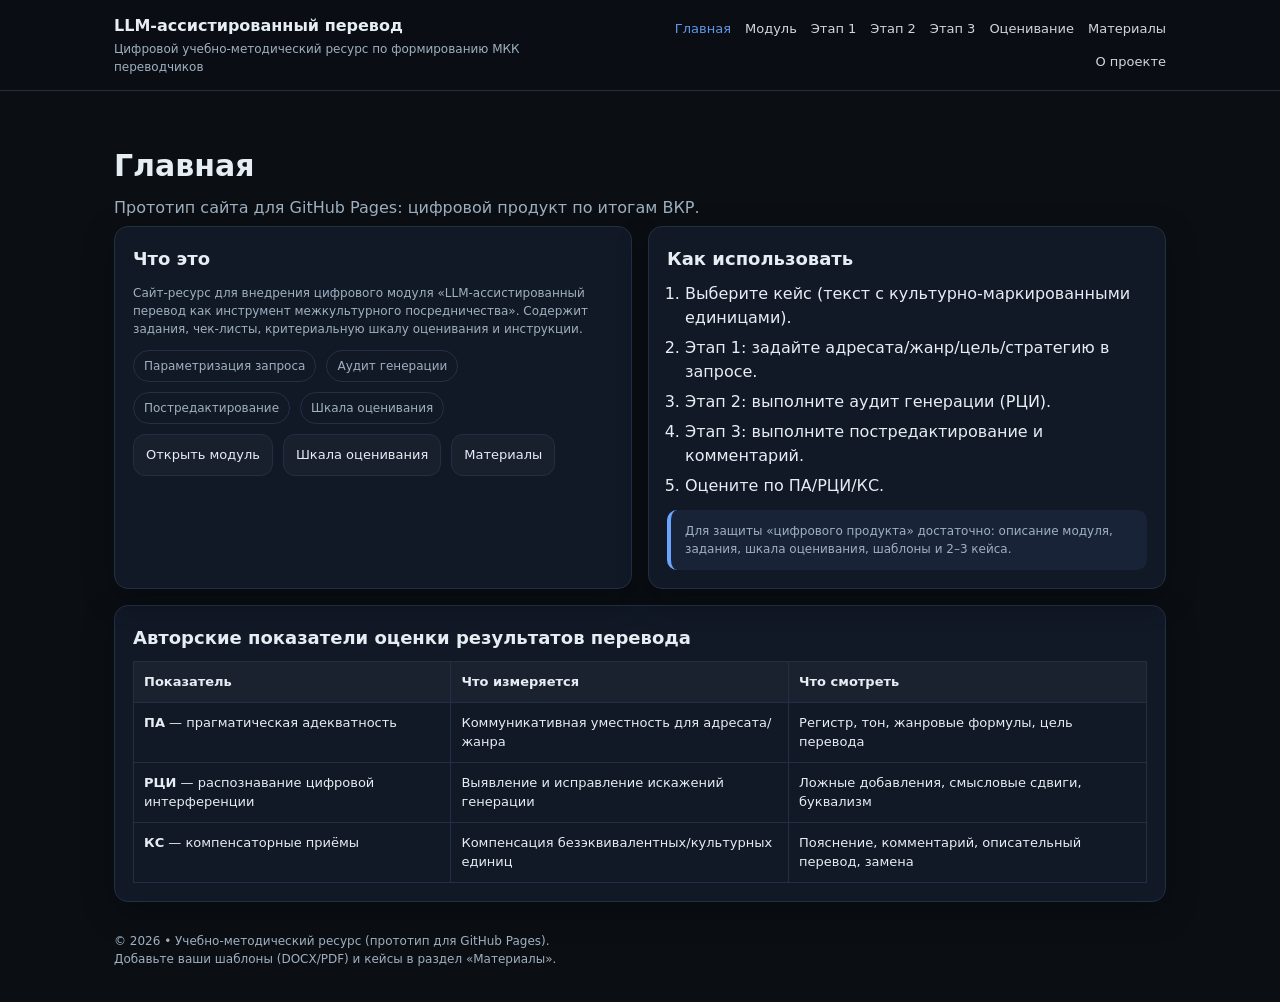
==== index.html @ 214b927d "Add files via upload" ====
<!doctype html>
<html lang="ru">
<head>
  <meta charset="utf-8" />
  <meta name="viewport" content="width=device-width, initial-scale=1" />
  <title>Главная</title>
  <link rel="stylesheet" href="assets/styles.css" />
</head>
<body>
  <div class="nav">
    <div class="container">
      <div class="brand">
        <div class="title">LLM‑ассистированный перевод</div>
        <div class="sub">Цифровой учебно‑методический ресурс по формированию МКК переводчиков</div>
      </div>
      <div class="navlinks">
        <a href="index.html">Главная</a>
        <a href="module.html">Модуль</a>
        <a href="stage1.html">Этап 1</a>
        <a href="stage2.html">Этап 2</a>
        <a href="stage3.html">Этап 3</a>
        <a href="assessment.html">Оценивание</a>
        <a href="downloads.html">Материалы</a>
        <a href="about.html">О проекте</a>
      </div>
    </div>
  </div>

  <div class="container">
    <div class="hero">
      <h1>Главная</h1>
      <p>Прототип сайта для GitHub Pages: цифровой продукт по итогам ВКР.</p>
    </div>

    
<div class="grid two">
  <div class="card">
    <h2>Что это</h2>
    <p class="small">
      Сайт‑ресурс для внедрения цифрового модуля «LLM‑ассистированный перевод как инструмент межкультурного посредничества».
      Содержит задания, чек‑листы, критериальную шкалу оценивания и инструкции.
    </p>
    <div class="badges">
      <span class="badge">Параметризация запроса</span>
      <span class="badge">Аудит генерации</span>
      <span class="badge">Постредактирование</span>
      <span class="badge">Шкала оценивания</span>
    </div>
    <div class="btnrow">
      <a class="btn" href="module.html">Открыть модуль</a>
      <a class="btn" href="assessment.html">Шкала оценивания</a>
      <a class="btn" href="downloads.html">Материалы</a>
    </div>
  </div>

  <div class="card">
    <h2>Как использовать</h2>
    <ol class="list">
      <li>Выберите кейс (текст с культурно‑маркированными единицами).</li>
      <li>Этап 1: задайте адресата/жанр/цель/стратегию в запросе.</li>
      <li>Этап 2: выполните аудит генерации (РЦИ).</li>
      <li>Этап 3: выполните постредактирование и комментарий.</li>
      <li>Оцените по ПА/РЦИ/КС.</li>
    </ol>
    <div class="callout small">
      Для защиты «цифрового продукта» достаточно: описание модуля, задания, шкала оценивания,
      шаблоны и 2–3 кейса.
    </div>
  </div>
</div>

<div class="card" style="margin-top:16px">
  <h2>Авторские показатели оценки результатов перевода</h2>
  <table class="table">
    <thead>
      <tr>
        <th>Показатель</th>
        <th>Что измеряется</th>
        <th>Что смотреть</th>
      </tr>
    </thead>
    <tbody>
      <tr>
        <td><b>ПА</b> — прагматическая адекватность</td>
        <td>Коммуникативная уместность для адресата/жанра</td>
        <td>Регистр, тон, жанровые формулы, цель перевода</td>
      </tr>
      <tr>
        <td><b>РЦИ</b> — распознавание цифровой интерференции</td>
        <td>Выявление и исправление искажений генерации</td>
        <td>Ложные добавления, смысловые сдвиги, буквализм</td>
      </tr>
      <tr>
        <td><b>КС</b> — компенсаторные приёмы</td>
        <td>Компенсация безэквивалентных/культурных единиц</td>
        <td>Пояснение, комментарий, описательный перевод, замена</td>
      </tr>
    </tbody>
  </table>
</div>


    <div class="footer">
      © 2026 • Учебно‑методический ресурс (прототип для GitHub Pages).
      <br/>Добавьте ваши шаблоны (DOCX/PDF) и кейсы в раздел «Материалы».
    </div>
  </div>

  <script src="assets/script.js"></script>
</body>
</html>
---- assets/styles.css ----
:root{
  --bg:#0b0f14;
  --card:#111826;
  --text:#e6edf3;
  --muted:#9fb0c0;
  --accent:#6aa6ff;
  --border:#223047;
  --shadow: 0 10px 30px rgba(0,0,0,.35);
}
*{box-sizing:border-box}
html,body{margin:0;padding:0;font-family:system-ui,-apple-system,Segoe UI,Roboto,Ubuntu,Cantarell,Noto Sans,Arial,sans-serif;background:var(--bg);color:var(--text);line-height:1.5}
a{color:var(--accent);text-decoration:none}
a:hover{text-decoration:underline}
.container{max-width:1100px;margin:0 auto;padding:24px}
.nav{
  position:sticky;top:0;z-index:10;
  backdrop-filter: blur(10px);
  background: rgba(11,15,20,.75);
  border-bottom:1px solid var(--border);
}
.nav .container{display:flex;gap:16px;align-items:center;justify-content:space-between;padding:14px 24px}
.brand{display:flex;flex-direction:column;gap:2px}
.brand .title{font-weight:700}
.brand .sub{font-size:12px;color:var(--muted)}
.navlinks{display:flex;gap:14px;flex-wrap:wrap;justify-content:flex-end}
.navlinks a{font-size:13px;color:var(--text);opacity:.9}
.navlinks a.active{color:var(--accent)}
.hero{padding:28px 0 6px}
.hero h1{margin:0 0 8px;font-size:30px}
.hero p{margin:0;color:var(--muted);max-width:900px}
.grid{display:grid;gap:16px}
.grid.two{grid-template-columns:repeat(2, minmax(0,1fr))}
@media (max-width: 900px){.grid.two{grid-template-columns:1fr}}
.card{
  background:var(--card);border:1px solid var(--border);border-radius:14px;
  padding:18px;box-shadow:var(--shadow)
}
.card h2{margin:0 0 10px;font-size:18px}
.card h3{margin:14px 0 8px;font-size:15px}
.small{font-size:12px;color:var(--muted)}
.badges{display:flex;gap:10px;flex-wrap:wrap;margin-top:10px}
.badge{font-size:12px;border:1px solid var(--border);padding:6px 10px;border-radius:999px;color:var(--muted)}
.table{width:100%;border-collapse:collapse;margin-top:10px}
.table th,.table td{border:1px solid var(--border);padding:10px;vertical-align:top}
.table th{background:rgba(255,255,255,.04);text-align:left;font-size:13px}
.table td{font-size:13px}
.callout{
  border-left:4px solid var(--accent);
  padding:12px 14px;background:rgba(106,166,255,.08);
  border-radius:10px;margin-top:12px
}
.list{margin:0;padding-left:18px;color:var(--text)}
.list li{margin:6px 0}
.footer{margin:30px 0 10px;color:var(--muted);font-size:12px}
.btnrow{display:flex;gap:10px;flex-wrap:wrap;margin-top:10px}
.btn{
  display:inline-flex;align-items:center;gap:8px;
  padding:10px 12px;border-radius:12px;border:1px solid var(--border);
  background:rgba(255,255,255,.03);color:var(--text);font-size:13px
}
.btn:hover{background:rgba(255,255,255,.06);text-decoration:none}
.code{font-family: ui-monospace, SFMono-Regular, Menlo, Monaco, Consolas, "Liberation Mono", "Courier New", monospace;
      font-size:12px;background:rgba(255,255,255,.04);border:1px solid var(--border);border-radius:10px;padding:10px;overflow:auto}
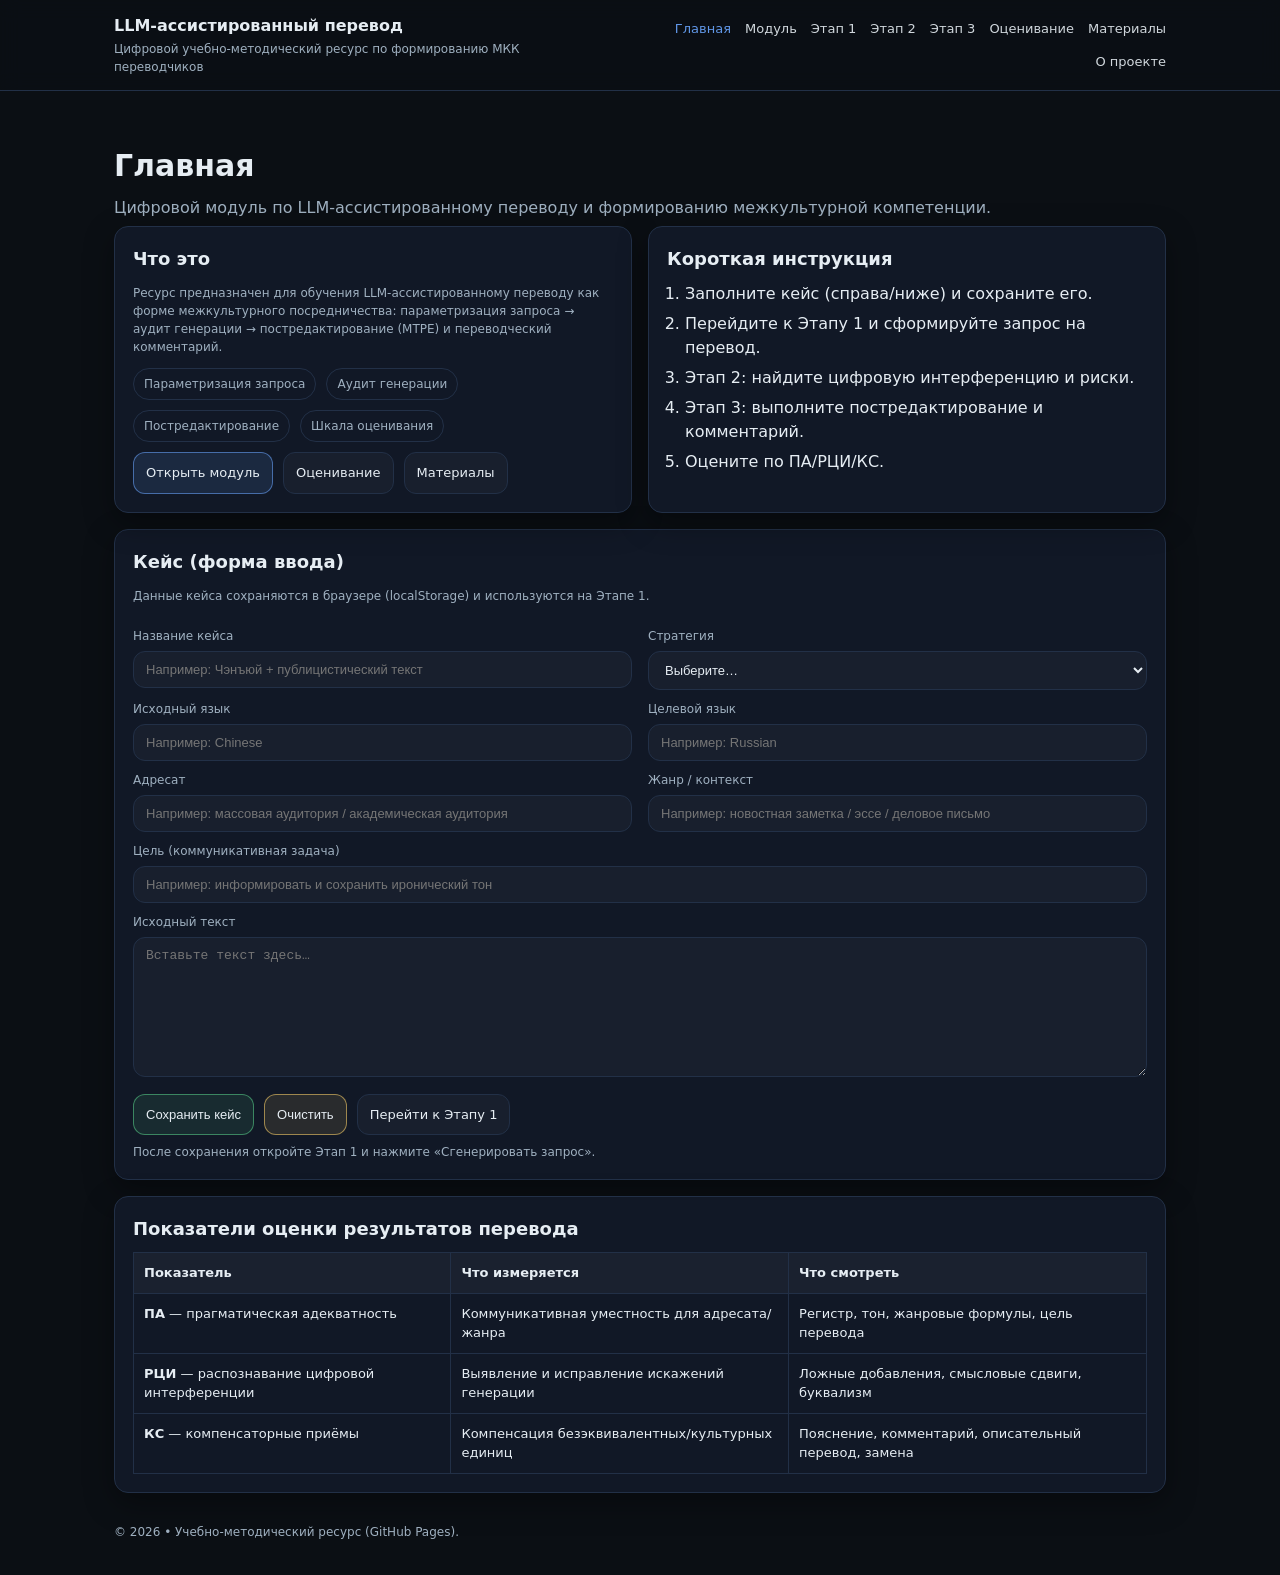
==== commit 0df08ece: "Add files via upload" ====
--- a/index.html
+++ b/index.html
@@ -10,8 +10,8 @@
   <div class="nav">
     <div class="container">
       <div class="brand">
-        <div class="title">LLM‑ассистированный перевод</div>
-        <div class="sub">Цифровой учебно‑методический ресурс по формированию МКК переводчиков</div>
+        <div class="title">LLM-ассистированный перевод</div>
+        <div class="sub">Цифровой учебно-методический ресурс по формированию МКК переводчиков</div>
       </div>
       <div class="navlinks">
         <a href="index.html">Главная</a>
@@ -29,7 +29,7 @@
   <div class="container">
     <div class="hero">
       <h1>Главная</h1>
-      <p>Прототип сайта для GitHub Pages: цифровой продукт по итогам ВКР.</p>
+      <p>Цифровой модуль по LLM-ассистированному переводу и формированию межкультурной компетенции.</p>
     </div>
 
     
@@ -37,8 +37,8 @@
   <div class="card">
     <h2>Что это</h2>
     <p class="small">
-      Сайт‑ресурс для внедрения цифрового модуля «LLM‑ассистированный перевод как инструмент межкультурного посредничества».
-      Содержит задания, чек‑листы, критериальную шкалу оценивания и инструкции.
+      Ресурс предназначен для обучения LLM-ассистированному переводу как форме межкультурного посредничества:
+      параметризация запроса → аудит генерации → постредактирование (MTPE) и переводческий комментарий.
     </p>
     <div class="badges">
       <span class="badge">Параметризация запроса</span>
@@ -47,37 +47,88 @@
       <span class="badge">Шкала оценивания</span>
     </div>
     <div class="btnrow">
-      <a class="btn" href="module.html">Открыть модуль</a>
-      <a class="btn" href="assessment.html">Шкала оценивания</a>
+      <a class="btn primary" href="module.html">Открыть модуль</a>
+      <a class="btn" href="assessment.html">Оценивание</a>
       <a class="btn" href="downloads.html">Материалы</a>
     </div>
   </div>
 
   <div class="card">
-    <h2>Как использовать</h2>
+    <h2>Короткая инструкция</h2>
     <ol class="list">
-      <li>Выберите кейс (текст с культурно‑маркированными единицами).</li>
-      <li>Этап 1: задайте адресата/жанр/цель/стратегию в запросе.</li>
-      <li>Этап 2: выполните аудит генерации (РЦИ).</li>
+      <li>Заполните кейс (справа/ниже) и сохраните его.</li>
+      <li>Перейдите к Этапу 1 и сформируйте запрос на перевод.</li>
+      <li>Этап 2: найдите цифровую интерференцию и риски.</li>
       <li>Этап 3: выполните постредактирование и комментарий.</li>
       <li>Оцените по ПА/РЦИ/КС.</li>
     </ol>
-    <div class="callout small">
-      Для защиты «цифрового продукта» достаточно: описание модуля, задания, шкала оценивания,
-      шаблоны и 2–3 кейса.
-    </div>
   </div>
 </div>
 
 <div class="card" style="margin-top:16px">
-  <h2>Авторские показатели оценки результатов перевода</h2>
+  <h2>Кейс (форма ввода)</h2>
+  <p class="small">Данные кейса сохраняются в браузере (localStorage) и используются на Этапе 1.</p>
+
+  <div id="case-form">
+    <div class="grid two">
+      <div>
+        <label for="caseTitle">Название кейса</label>
+        <input class="input" id="caseTitle" placeholder="Например: Чэнъюй + публицистический текст" />
+      </div>
+      <div>
+        <label for="strategy">Стратегия</label>
+        <select id="strategy">
+          <option value="">Выберите…</option>
+          <option>Доместикация</option>
+          <option>Форенизация</option>
+          <option>Перевод + комментарий</option>
+        </select>
+      </div>
+    </div>
+
+    <div class="grid two">
+      <div>
+        <label for="sourceLang">Исходный язык</label>
+        <input class="input" id="sourceLang" placeholder="Например: Chinese" />
+      </div>
+      <div>
+        <label for="targetLang">Целевой язык</label>
+        <input class="input" id="targetLang" placeholder="Например: Russian" />
+      </div>
+    </div>
+
+    <div class="grid two">
+      <div>
+        <label for="audience">Адресат</label>
+        <input class="input" id="audience" placeholder="Например: массовая аудитория / академическая аудитория" />
+      </div>
+      <div>
+        <label for="genre">Жанр / контекст</label>
+        <input class="input" id="genre" placeholder="Например: новостная заметка / эссе / деловое письмо" />
+      </div>
+    </div>
+
+    <label for="purpose">Цель (коммуникативная задача)</label>
+    <input class="input" id="purpose" placeholder="Например: информировать и сохранить иронический тон" />
+
+    <label for="sourceText">Исходный текст</label>
+    <textarea id="sourceText" placeholder="Вставьте текст здесь…"></textarea>
+
+    <div class="btnrow">
+      <button class="btn ok" id="save-case" type="button">Сохранить кейс</button>
+      <button class="btn warn" id="clear-case" type="button">Очистить</button>
+      <a class="btn" href="stage1.html">Перейти к Этапу 1</a>
+    </div>
+
+    <div id="case-status" class="note">После сохранения откройте Этап 1 и нажмите «Сгенерировать запрос».</div>
+  </div>
+</div>
+
+<div class="card" style="margin-top:16px">
+  <h2>Показатели оценки результатов перевода</h2>
   <table class="table">
     <thead>
-      <tr>
-        <th>Показатель</th>
-        <th>Что измеряется</th>
-        <th>Что смотреть</th>
-      </tr>
+      <tr><th>Показатель</th><th>Что измеряется</th><th>Что смотреть</th></tr>
     </thead>
     <tbody>
       <tr>
@@ -101,8 +152,7 @@
 
 
     <div class="footer">
-      © 2026 • Учебно‑методический ресурс (прототип для GitHub Pages).
-      <br/>Добавьте ваши шаблоны (DOCX/PDF) и кейсы в раздел «Материалы».
+      © 2026 • Учебно-методический ресурс (GitHub Pages).
     </div>
   </div>
 
--- a/assets/styles.css
+++ b/assets/styles.css
@@ -6,6 +6,8 @@
   --accent:#6aa6ff;
   --border:#223047;
   --shadow: 0 10px 30px rgba(0,0,0,.35);
+  --good:#59d18a;
+  --warn:#ffd36a;
 }
 *{box-sizing:border-box}
 html,body{margin:0;padding:0;font-family:system-ui,-apple-system,Segoe UI,Roboto,Ubuntu,Cantarell,Noto Sans,Arial,sans-serif;background:var(--bg);color:var(--text);line-height:1.5}
@@ -44,11 +46,6 @@
 .table th,.table td{border:1px solid var(--border);padding:10px;vertical-align:top}
 .table th{background:rgba(255,255,255,.04);text-align:left;font-size:13px}
 .table td{font-size:13px}
-.callout{
-  border-left:4px solid var(--accent);
-  padding:12px 14px;background:rgba(106,166,255,.08);
-  border-radius:10px;margin-top:12px
-}
 .list{margin:0;padding-left:18px;color:var(--text)}
 .list li{margin:6px 0}
 .footer{margin:30px 0 10px;color:var(--muted);font-size:12px}
@@ -56,8 +53,28 @@
 .btn{
   display:inline-flex;align-items:center;gap:8px;
   padding:10px 12px;border-radius:12px;border:1px solid var(--border);
-  background:rgba(255,255,255,.03);color:var(--text);font-size:13px
+  background:rgba(255,255,255,.03);color:var(--text);font-size:13px;cursor:pointer
 }
 .btn:hover{background:rgba(255,255,255,.06);text-decoration:none}
-.code{font-family: ui-monospace, SFMono-Regular, Menlo, Monaco, Consolas, "Liberation Mono", "Courier New", monospace;
-      font-size:12px;background:rgba(255,255,255,.04);border:1px solid var(--border);border-radius:10px;padding:10px;overflow:auto}
+.btn.primary{border-color:rgba(106,166,255,.55);background:rgba(106,166,255,.12)}
+.btn.ok{border-color:rgba(89,209,138,.55);background:rgba(89,209,138,.10)}
+.btn.warn{border-color:rgba(255,211,106,.55);background:rgba(255,211,106,.10)}
+hr{border:0;border-top:1px solid var(--border);margin:16px 0}
+.code{
+  font-family: ui-monospace, SFMono-Regular, Menlo, Monaco, Consolas, "Liberation Mono", "Courier New", monospace;
+  font-size:12px;background:rgba(255,255,255,.04);border:1px solid var(--border);
+  border-radius:10px;padding:12px;overflow:auto;white-space:pre-wrap
+}
+.input, textarea, select{
+  width:100%;
+  background:rgba(255,255,255,.03);
+  border:1px solid var(--border);
+  color:var(--text);
+  padding:10px 12px;
+  border-radius:12px;
+  font-size:13px;
+}
+textarea{min-height:140px;resize:vertical}
+label{display:block;font-size:12px;color:var(--muted);margin:10px 0 6px}
+.note{font-size:12px;color:var(--muted);margin-top:8px}
+.success{color:var(--good);font-size:12px;margin-top:8px}
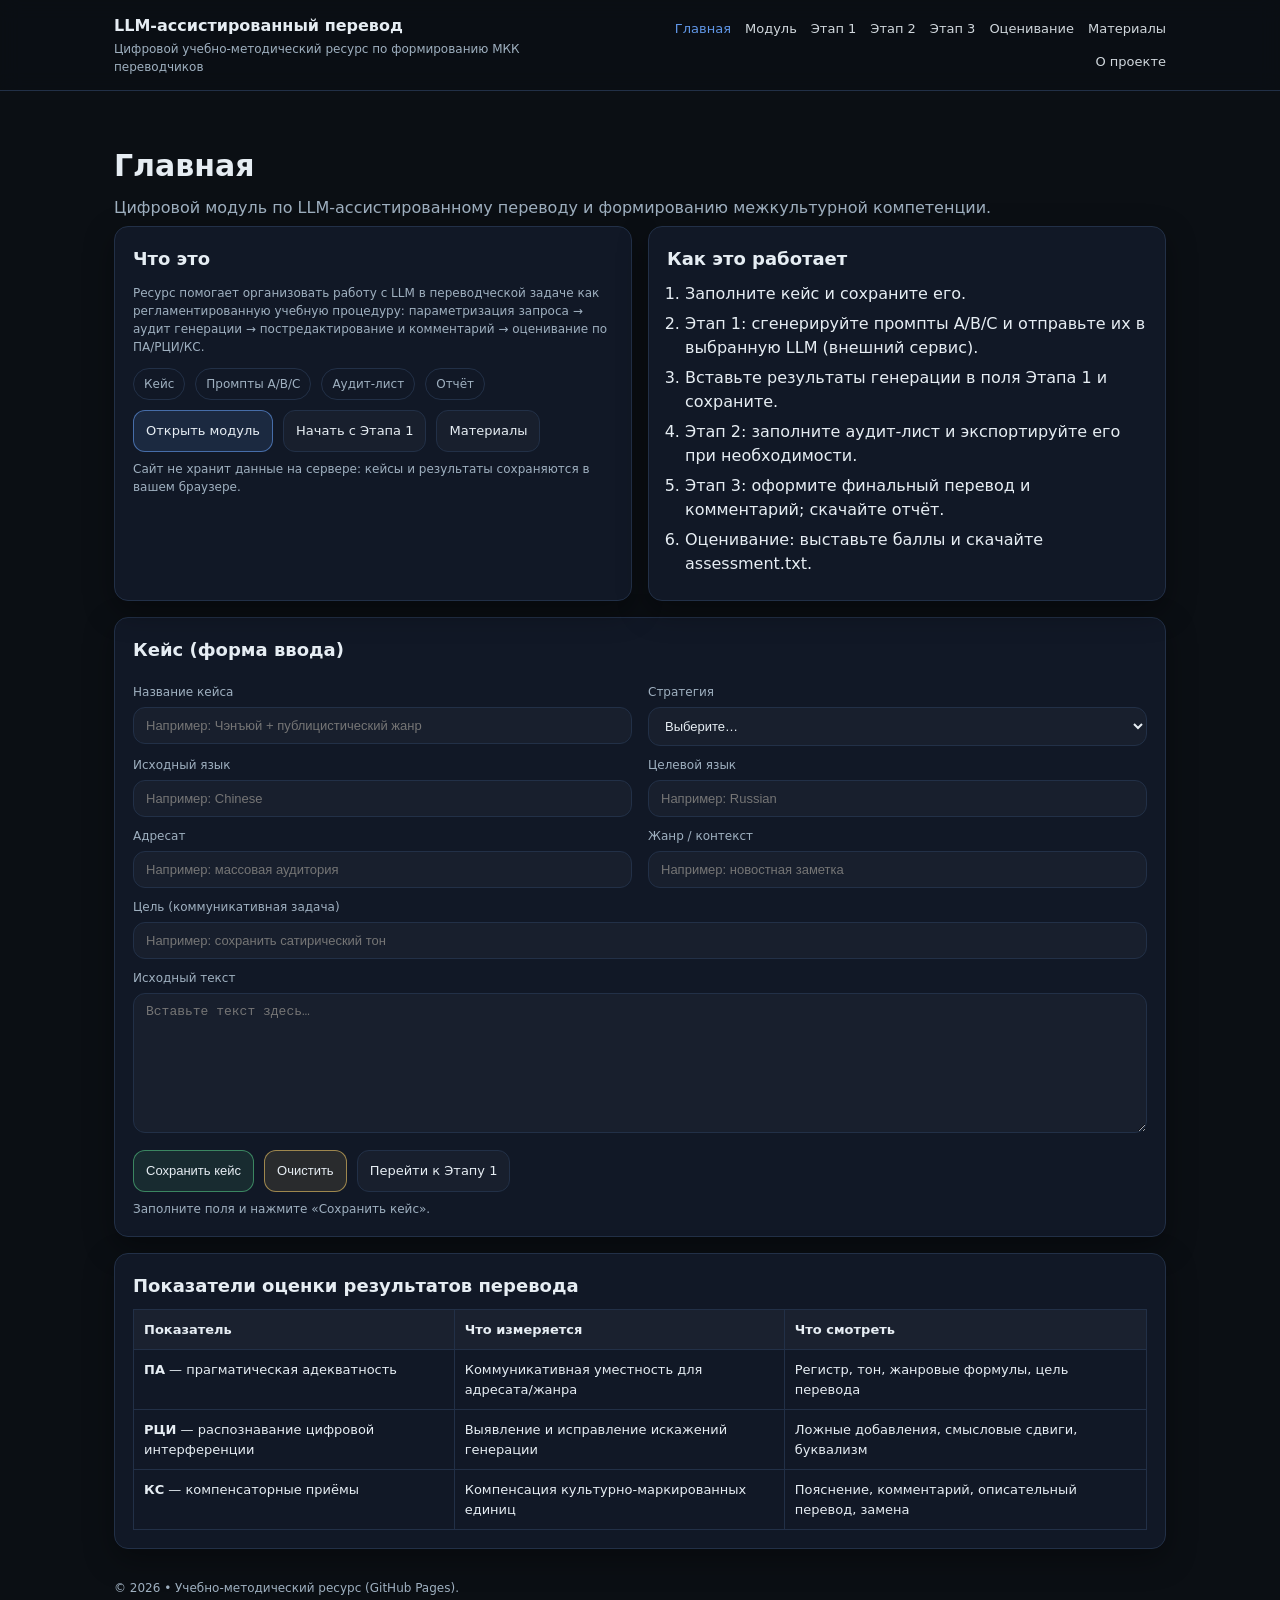
==== commit b4db362c: "Add files via upload" ====
--- a/index.html
+++ b/index.html
@@ -37,43 +37,43 @@
   <div class="card">
     <h2>Что это</h2>
     <p class="small">
-      Ресурс предназначен для обучения LLM-ассистированному переводу как форме межкультурного посредничества:
-      параметризация запроса → аудит генерации → постредактирование (MTPE) и переводческий комментарий.
+      Ресурс помогает организовать работу с LLM в переводческой задаче как регламентированную учебную процедуру:
+      параметризация запроса → аудит генерации → постредактирование и комментарий → оценивание по ПА/РЦИ/КС.
     </p>
     <div class="badges">
-      <span class="badge">Параметризация запроса</span>
-      <span class="badge">Аудит генерации</span>
-      <span class="badge">Постредактирование</span>
-      <span class="badge">Шкала оценивания</span>
+      <span class="badge">Кейс</span>
+      <span class="badge">Промпты A/B/C</span>
+      <span class="badge">Аудит-лист</span>
+      <span class="badge">Отчёт</span>
     </div>
     <div class="btnrow">
       <a class="btn primary" href="module.html">Открыть модуль</a>
-      <a class="btn" href="assessment.html">Оценивание</a>
+      <a class="btn" href="stage1.html">Начать с Этапа 1</a>
       <a class="btn" href="downloads.html">Материалы</a>
     </div>
+    <div class="note">Сайт не хранит данные на сервере: кейсы и результаты сохраняются в вашем браузере.</div>
   </div>
 
   <div class="card">
-    <h2>Короткая инструкция</h2>
+    <h2>Как это работает</h2>
     <ol class="list">
-      <li>Заполните кейс (справа/ниже) и сохраните его.</li>
-      <li>Перейдите к Этапу 1 и сформируйте запрос на перевод.</li>
-      <li>Этап 2: найдите цифровую интерференцию и риски.</li>
-      <li>Этап 3: выполните постредактирование и комментарий.</li>
-      <li>Оцените по ПА/РЦИ/КС.</li>
+      <li>Заполните кейс и сохраните его.</li>
+      <li>Этап 1: сгенерируйте промпты A/B/C и отправьте их в выбранную LLM (внешний сервис).</li>
+      <li>Вставьте результаты генерации в поля Этапа 1 и сохраните.</li>
+      <li>Этап 2: заполните аудит-лист и экспортируйте его при необходимости.</li>
+      <li>Этап 3: оформите финальный перевод и комментарий; скачайте отчёт.</li>
+      <li>Оценивание: выставьте баллы и скачайте assessment.txt.</li>
     </ol>
   </div>
 </div>
 
 <div class="card" style="margin-top:16px">
   <h2>Кейс (форма ввода)</h2>
-  <p class="small">Данные кейса сохраняются в браузере (localStorage) и используются на Этапе 1.</p>
-
   <div id="case-form">
     <div class="grid two">
       <div>
         <label for="caseTitle">Название кейса</label>
-        <input class="input" id="caseTitle" placeholder="Например: Чэнъюй + публицистический текст" />
+        <input class="input" id="caseTitle" placeholder="Например: Чэнъюй + публицистический жанр" />
       </div>
       <div>
         <label for="strategy">Стратегия</label>
@@ -100,16 +100,16 @@
     <div class="grid two">
       <div>
         <label for="audience">Адресат</label>
-        <input class="input" id="audience" placeholder="Например: массовая аудитория / академическая аудитория" />
+        <input class="input" id="audience" placeholder="Например: массовая аудитория" />
       </div>
       <div>
         <label for="genre">Жанр / контекст</label>
-        <input class="input" id="genre" placeholder="Например: новостная заметка / эссе / деловое письмо" />
+        <input class="input" id="genre" placeholder="Например: новостная заметка" />
       </div>
     </div>
 
     <label for="purpose">Цель (коммуникативная задача)</label>
-    <input class="input" id="purpose" placeholder="Например: информировать и сохранить иронический тон" />
+    <input class="input" id="purpose" placeholder="Например: сохранить сатирический тон" />
 
     <label for="sourceText">Исходный текст</label>
     <textarea id="sourceText" placeholder="Вставьте текст здесь…"></textarea>
@@ -120,40 +120,24 @@
       <a class="btn" href="stage1.html">Перейти к Этапу 1</a>
     </div>
 
-    <div id="case-status" class="note">После сохранения откройте Этап 1 и нажмите «Сгенерировать запрос».</div>
+    <div id="case-status" class="note">Заполните поля и нажмите «Сохранить кейс».</div>
   </div>
 </div>
 
 <div class="card" style="margin-top:16px">
   <h2>Показатели оценки результатов перевода</h2>
   <table class="table">
-    <thead>
-      <tr><th>Показатель</th><th>Что измеряется</th><th>Что смотреть</th></tr>
-    </thead>
+    <thead><tr><th>Показатель</th><th>Что измеряется</th><th>Что смотреть</th></tr></thead>
     <tbody>
-      <tr>
-        <td><b>ПА</b> — прагматическая адекватность</td>
-        <td>Коммуникативная уместность для адресата/жанра</td>
-        <td>Регистр, тон, жанровые формулы, цель перевода</td>
-      </tr>
-      <tr>
-        <td><b>РЦИ</b> — распознавание цифровой интерференции</td>
-        <td>Выявление и исправление искажений генерации</td>
-        <td>Ложные добавления, смысловые сдвиги, буквализм</td>
-      </tr>
-      <tr>
-        <td><b>КС</b> — компенсаторные приёмы</td>
-        <td>Компенсация безэквивалентных/культурных единиц</td>
-        <td>Пояснение, комментарий, описательный перевод, замена</td>
-      </tr>
+      <tr><td><b>ПА</b> — прагматическая адекватность</td><td>Коммуникативная уместность для адресата/жанра</td><td>Регистр, тон, жанровые формулы, цель перевода</td></tr>
+      <tr><td><b>РЦИ</b> — распознавание цифровой интерференции</td><td>Выявление и исправление искажений генерации</td><td>Ложные добавления, смысловые сдвиги, буквализм</td></tr>
+      <tr><td><b>КС</b> — компенсаторные приёмы</td><td>Компенсация культурно-маркированных единиц</td><td>Пояснение, комментарий, описательный перевод, замена</td></tr>
     </tbody>
   </table>
 </div>
 
 
-    <div class="footer">
-      © 2026 • Учебно-методический ресурс (GitHub Pages).
-    </div>
+    <div class="footer">© 2026 • Учебно-методический ресурс (GitHub Pages).</div>
   </div>
 
   <script src="assets/script.js"></script>
--- a/assets/styles.css
+++ b/assets/styles.css
@@ -14,12 +14,7 @@
 a{color:var(--accent);text-decoration:none}
 a:hover{text-decoration:underline}
 .container{max-width:1100px;margin:0 auto;padding:24px}
-.nav{
-  position:sticky;top:0;z-index:10;
-  backdrop-filter: blur(10px);
-  background: rgba(11,15,20,.75);
-  border-bottom:1px solid var(--border);
-}
+.nav{position:sticky;top:0;z-index:10;backdrop-filter: blur(10px);background: rgba(11,15,20,.75);border-bottom:1px solid var(--border)}
 .nav .container{display:flex;gap:16px;align-items:center;justify-content:space-between;padding:14px 24px}
 .brand{display:flex;flex-direction:column;gap:2px}
 .brand .title{font-weight:700}
@@ -33,10 +28,7 @@
 .grid{display:grid;gap:16px}
 .grid.two{grid-template-columns:repeat(2, minmax(0,1fr))}
 @media (max-width: 900px){.grid.two{grid-template-columns:1fr}}
-.card{
-  background:var(--card);border:1px solid var(--border);border-radius:14px;
-  padding:18px;box-shadow:var(--shadow)
-}
+.card{background:var(--card);border:1px solid var(--border);border-radius:14px;padding:18px;box-shadow:var(--shadow)}
 .card h2{margin:0 0 10px;font-size:18px}
 .card h3{margin:14px 0 8px;font-size:15px}
 .small{font-size:12px;color:var(--muted)}
@@ -46,35 +38,25 @@
 .table th,.table td{border:1px solid var(--border);padding:10px;vertical-align:top}
 .table th{background:rgba(255,255,255,.04);text-align:left;font-size:13px}
 .table td{font-size:13px}
-.list{margin:0;padding-left:18px;color:var(--text)}
+.list{margin:0;padding-left:18px}
 .list li{margin:6px 0}
 .footer{margin:30px 0 10px;color:var(--muted);font-size:12px}
 .btnrow{display:flex;gap:10px;flex-wrap:wrap;margin-top:10px}
-.btn{
-  display:inline-flex;align-items:center;gap:8px;
-  padding:10px 12px;border-radius:12px;border:1px solid var(--border);
-  background:rgba(255,255,255,.03);color:var(--text);font-size:13px;cursor:pointer
-}
+.btn{display:inline-flex;align-items:center;gap:8px;padding:10px 12px;border-radius:12px;border:1px solid var(--border);background:rgba(255,255,255,.03);color:var(--text);font-size:13px;cursor:pointer}
 .btn:hover{background:rgba(255,255,255,.06);text-decoration:none}
 .btn.primary{border-color:rgba(106,166,255,.55);background:rgba(106,166,255,.12)}
 .btn.ok{border-color:rgba(89,209,138,.55);background:rgba(89,209,138,.10)}
 .btn.warn{border-color:rgba(255,211,106,.55);background:rgba(255,211,106,.10)}
 hr{border:0;border-top:1px solid var(--border);margin:16px 0}
-.code{
-  font-family: ui-monospace, SFMono-Regular, Menlo, Monaco, Consolas, "Liberation Mono", "Courier New", monospace;
-  font-size:12px;background:rgba(255,255,255,.04);border:1px solid var(--border);
-  border-radius:10px;padding:12px;overflow:auto;white-space:pre-wrap
-}
-.input, textarea, select{
-  width:100%;
-  background:rgba(255,255,255,.03);
-  border:1px solid var(--border);
-  color:var(--text);
-  padding:10px 12px;
-  border-radius:12px;
-  font-size:13px;
-}
+.code{font-family: ui-monospace, SFMono-Regular, Menlo, Monaco, Consolas, "Liberation Mono", "Courier New", monospace;font-size:12px;background:rgba(255,255,255,.04);border:1px solid var(--border);border-radius:10px;padding:12px;overflow:auto;white-space:pre-wrap}
+.input, textarea, select{width:100%;background:rgba(255,255,255,.03);border:1px solid var(--border);color:var(--text);padding:10px 12px;border-radius:12px;font-size:13px}
 textarea{min-height:140px;resize:vertical}
 label{display:block;font-size:12px;color:var(--muted);margin:10px 0 6px}
 .note{font-size:12px;color:var(--muted);margin-top:8px}
 .success{color:var(--good);font-size:12px;margin-top:8px}
+.warntext{color:var(--warn);font-size:12px;margin-top:8px}
+.kpis{display:flex;gap:10px;flex-wrap:wrap;margin-top:10px}
+.kpi{border:1px solid var(--border);border-radius:12px;padding:10px 12px;font-size:12px;background:rgba(255,255,255,.03)}
+.kpi b{font-size:14px}
+.split{display:grid;grid-template-columns:1fr 1fr;gap:16px}
+@media (max-width: 900px){.split{grid-template-columns:1fr}}
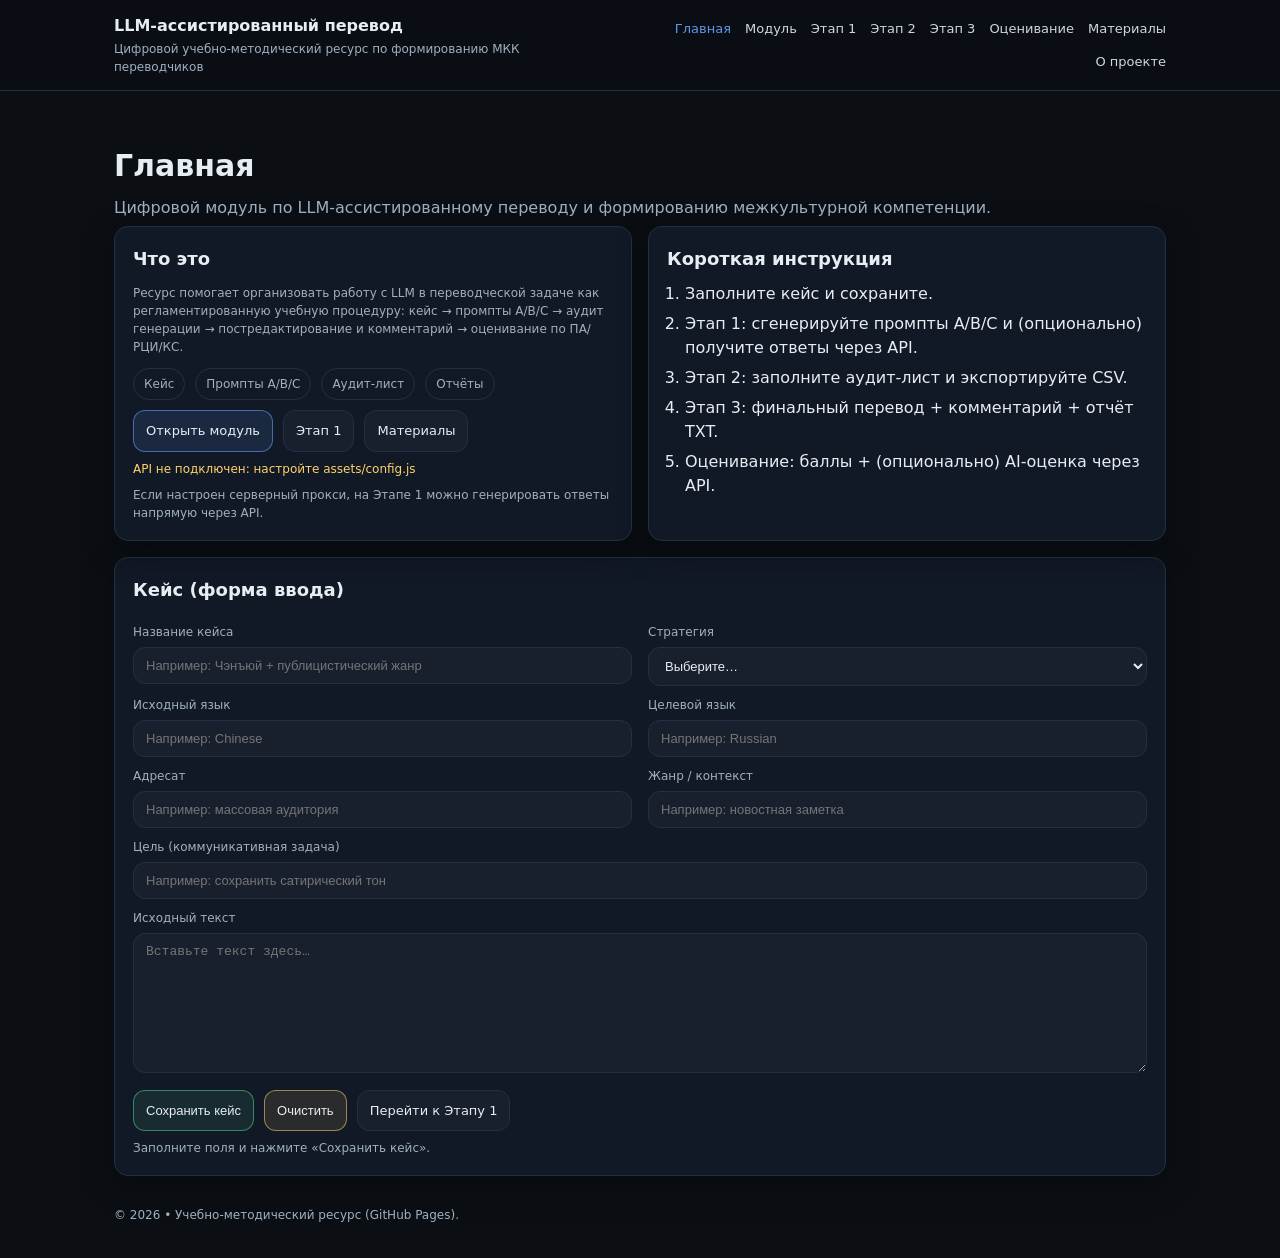
==== commit 64a11309: "Add files via upload" ====
--- a/index.html
+++ b/index.html
@@ -38,31 +38,31 @@
     <h2>Что это</h2>
     <p class="small">
       Ресурс помогает организовать работу с LLM в переводческой задаче как регламентированную учебную процедуру:
-      параметризация запроса → аудит генерации → постредактирование и комментарий → оценивание по ПА/РЦИ/КС.
+      кейс → промпты A/B/C → аудит генерации → постредактирование и комментарий → оценивание по ПА/РЦИ/КС.
     </p>
     <div class="badges">
       <span class="badge">Кейс</span>
       <span class="badge">Промпты A/B/C</span>
       <span class="badge">Аудит-лист</span>
-      <span class="badge">Отчёт</span>
+      <span class="badge">Отчёты</span>
     </div>
     <div class="btnrow">
       <a class="btn primary" href="module.html">Открыть модуль</a>
-      <a class="btn" href="stage1.html">Начать с Этапа 1</a>
+      <a class="btn" href="stage1.html">Этап 1</a>
       <a class="btn" href="downloads.html">Материалы</a>
     </div>
-    <div class="note">Сайт не хранит данные на сервере: кейсы и результаты сохраняются в вашем браузере.</div>
+    <div id="api-status" class="note"></div>
+    <div class="note">Если настроен серверный прокси, на Этапе 1 можно генерировать ответы напрямую через API.</div>
   </div>
 
   <div class="card">
-    <h2>Как это работает</h2>
+    <h2>Короткая инструкция</h2>
     <ol class="list">
-      <li>Заполните кейс и сохраните его.</li>
-      <li>Этап 1: сгенерируйте промпты A/B/C и отправьте их в выбранную LLM (внешний сервис).</li>
-      <li>Вставьте результаты генерации в поля Этапа 1 и сохраните.</li>
-      <li>Этап 2: заполните аудит-лист и экспортируйте его при необходимости.</li>
-      <li>Этап 3: оформите финальный перевод и комментарий; скачайте отчёт.</li>
-      <li>Оценивание: выставьте баллы и скачайте assessment.txt.</li>
+      <li>Заполните кейс и сохраните.</li>
+      <li>Этап 1: сгенерируйте промпты A/B/C и (опционально) получите ответы через API.</li>
+      <li>Этап 2: заполните аудит-лист и экспортируйте CSV.</li>
+      <li>Этап 3: финальный перевод + комментарий + отчёт TXT.</li>
+      <li>Оценивание: баллы + (опционально) AI-оценка через API.</li>
     </ol>
   </div>
 </div>
@@ -124,22 +124,11 @@
   </div>
 </div>
 
-<div class="card" style="margin-top:16px">
-  <h2>Показатели оценки результатов перевода</h2>
-  <table class="table">
-    <thead><tr><th>Показатель</th><th>Что измеряется</th><th>Что смотреть</th></tr></thead>
-    <tbody>
-      <tr><td><b>ПА</b> — прагматическая адекватность</td><td>Коммуникативная уместность для адресата/жанра</td><td>Регистр, тон, жанровые формулы, цель перевода</td></tr>
-      <tr><td><b>РЦИ</b> — распознавание цифровой интерференции</td><td>Выявление и исправление искажений генерации</td><td>Ложные добавления, смысловые сдвиги, буквализм</td></tr>
-      <tr><td><b>КС</b> — компенсаторные приёмы</td><td>Компенсация культурно-маркированных единиц</td><td>Пояснение, комментарий, описательный перевод, замена</td></tr>
-    </tbody>
-  </table>
-</div>
-
 
     <div class="footer">© 2026 • Учебно-методический ресурс (GitHub Pages).</div>
   </div>
 
+  <script src="assets/config.js"></script>
   <script src="assets/script.js"></script>
 </body>
 </html>
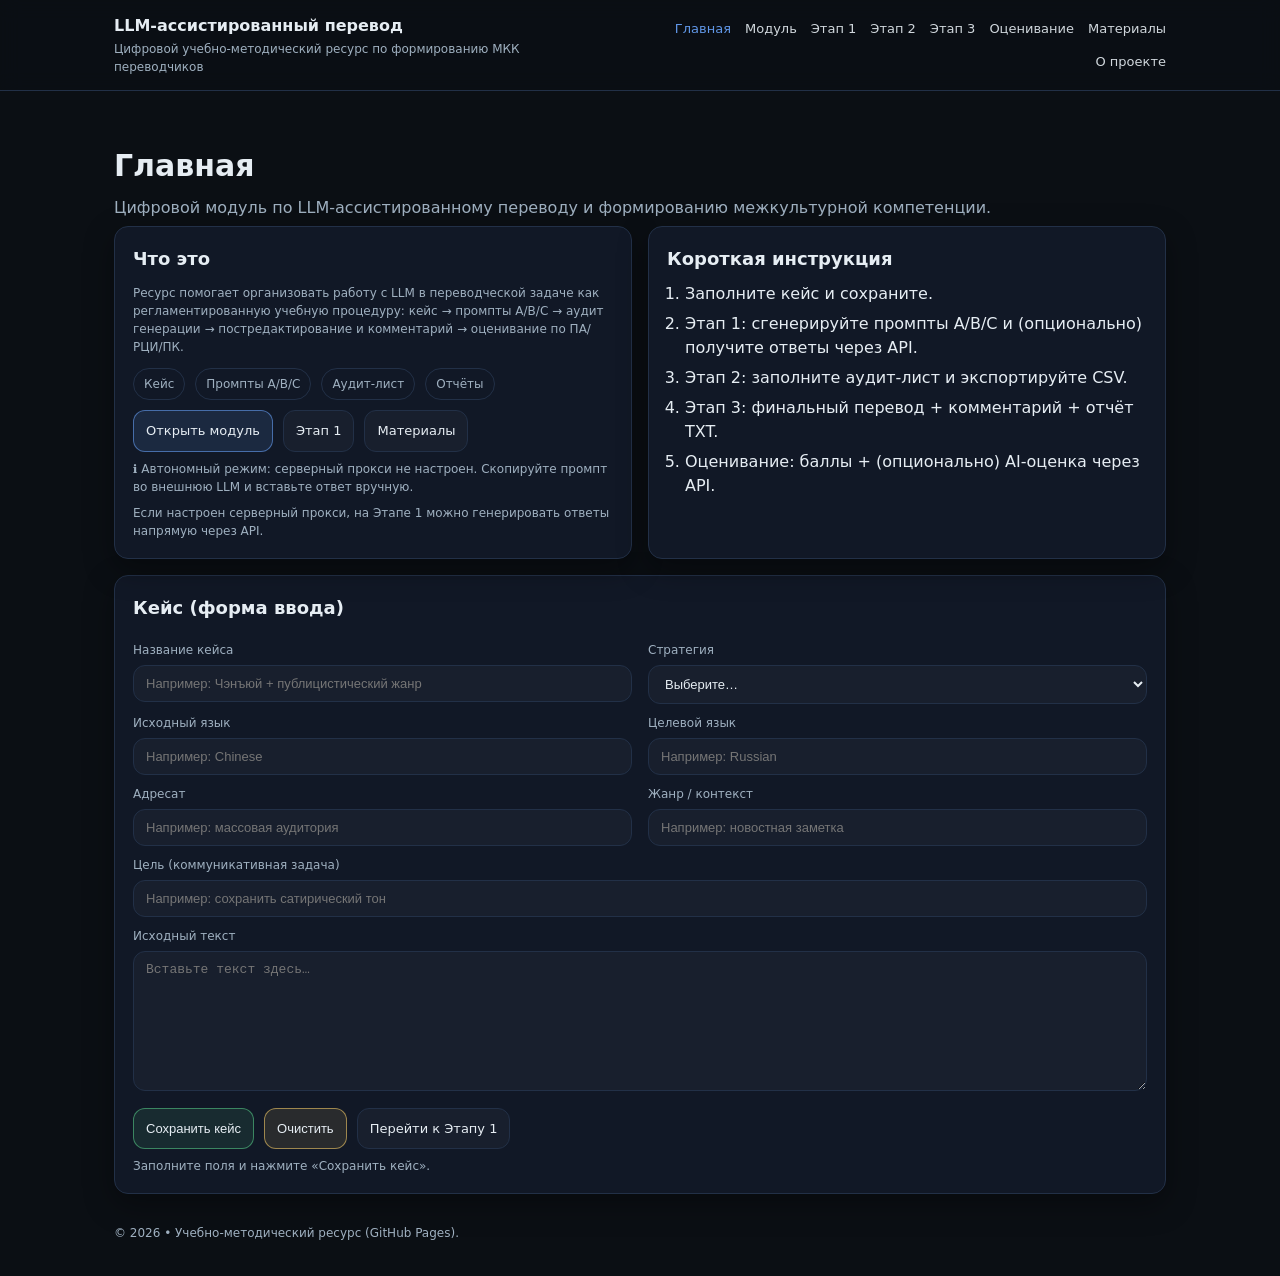
==== commit 103d22bf: "Add files via upload" ====
--- a/index.html
+++ b/index.html
@@ -38,7 +38,7 @@
     <h2>Что это</h2>
     <p class="small">
       Ресурс помогает организовать работу с LLM в переводческой задаче как регламентированную учебную процедуру:
-      кейс → промпты A/B/C → аудит генерации → постредактирование и комментарий → оценивание по ПА/РЦИ/КС.
+      кейс → промпты A/B/C → аудит генерации → постредактирование и комментарий → оценивание по ПА/РЦИ/ПК.
     </p>
     <div class="badges">
       <span class="badge">Кейс</span>
--- a/assets/styles.css
+++ b/assets/styles.css
@@ -60,3 +60,7 @@
 .kpi b{font-size:14px}
 .split{display:grid;grid-template-columns:1fr 1fr;gap:16px}
 @media (max-width: 900px){.split{grid-template-columns:1fr}}
+
+.back-home-row{margin:0 0 16px}
+.btn:disabled{opacity:.45;cursor:not-allowed}
+.btn:disabled:hover{background:rgba(255,255,255,.03);text-decoration:none}
